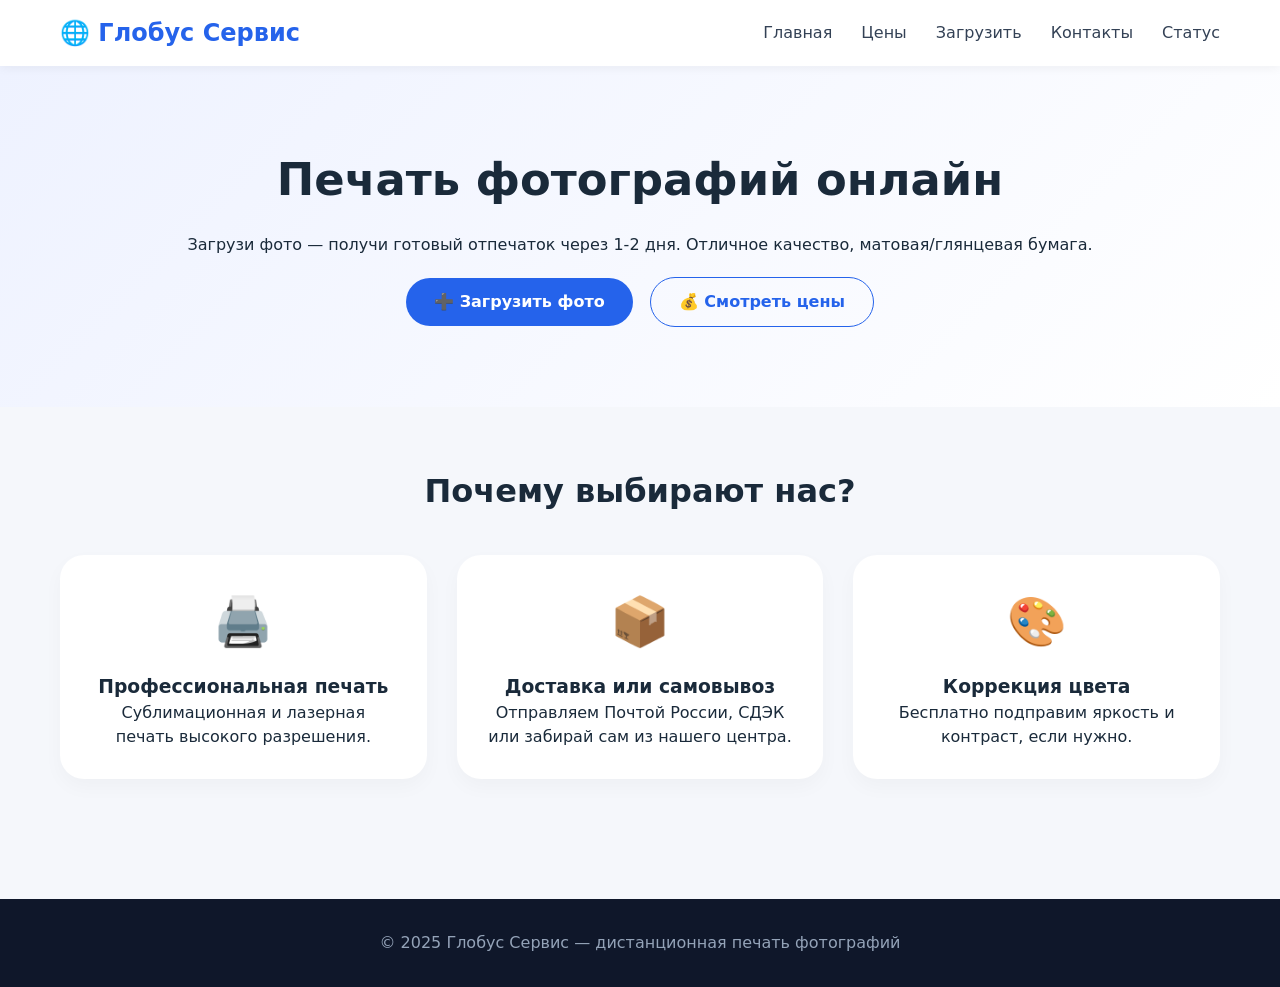
==== index.html @ afd11a42 "Add files via upload" ====
<!DOCTYPE html>
<html lang="ru">
<head>
    <meta charset="UTF-8">
    <meta name="viewport" content="width=device-width, initial-scale=1.0">
    <title>Глобус Сервис | Печать фото онлайн</title>
    <link rel="stylesheet" href="style.css">
</head>
<body>

<header>
    <div class="container header-flex">
        <div class="logo">🌐 Глобус Сервис</div>
        <nav>
            <a href="index.html">Главная</a>
            <a href="services.html">Цены</a>
            <a href="upload.html">Загрузить</a>
            <a href="contacts.html">Контакты</a>
            <a href="orders.html">Статус</a>
        </nav>
    </div>
</header>

<main>
    <section class="hero">
        <div class="container">
            <h1>Печать фотографий онлайн</h1>
            <p>Загрузи фото — получи готовый отпечаток через 1-2 дня. Отличное качество, матовая/глянцевая бумага.</p>
            <a href="upload.html" class="btn-primary">➕ Загрузить фото</a>
            <a href="services.html" class="btn-secondary">💰 Смотреть цены</a>
        </div>
    </section>

    <section class="features">
        <div class="container">
            <h2>Почему выбирают нас?</h2>
            <div class="features-grid">
                <div class="feature-card">
                    <span class="emoji">🖨️</span>
                    <h3>Профессиональная печать</h3>
                    <p>Сублимационная и лазерная печать высокого разрешения.</p>
                </div>
                <div class="feature-card">
                    <span class="emoji">📦</span>
                    <h3>Доставка или самовывоз</h3>
                    <p>Отправляем Почтой России, СДЭК или забирай сам из нашего центра.</p>
                </div>
                <div class="feature-card">
                    <span class="emoji">🎨</span>
                    <h3>Коррекция цвета</h3>
                    <p>Бесплатно подправим яркость и контраст, если нужно.</p>
                </div>
            </div>
        </div>
    </section>
</main>

<footer>
    <div class="container">
        <p>© 2025 Глобус Сервис — дистанционная печать фотографий</p>
    </div>
</footer>

<script src="script.js"></script>
</body>
</html>
---- style.css ----
* {
    margin: 0;
    padding: 0;
    box-sizing: border-box;
    font-family: system-ui, 'Segoe UI', 'Roboto', sans-serif;
}

body {
    background: #f5f7fb;
    color: #1a2a3a;
    line-height: 1.5;
}

.container {
    max-width: 1200px;
    margin: 0 auto;
    padding: 0 20px;
}

header {
    background: white;
    box-shadow: 0 2px 10px rgba(0,0,0,0.05);
    position: sticky;
    top: 0;
    z-index: 100;
}

.header-flex {
    display: flex;
    justify-content: space-between;
    align-items: center;
    padding: 15px 20px;
}

.logo {
    font-size: 1.5rem;
    font-weight: bold;
    color: #2563eb;
}

nav a {
    margin-left: 24px;
    text-decoration: none;
    color: #334155;
    font-weight: 500;
    transition: color 0.2s;
}

nav a:hover {
    color: #2563eb;
}

.btn-primary {
    display: inline-block;
    background: #2563eb;
    color: white;
    padding: 12px 28px;
    border-radius: 40px;
    text-decoration: none;
    font-weight: 600;
    margin-top: 20px;
    margin-right: 12px;
    border: none;
    cursor: pointer;
}

.btn-secondary {
    display: inline-block;
    background: transparent;
    color: #2563eb;
    padding: 12px 28px;
    border-radius: 40px;
    text-decoration: none;
    font-weight: 600;
    border: 1px solid #2563eb;
    margin-top: 20px;
}

.hero {
    background: linear-gradient(135deg, #eef2ff 0%, #ffffff 100%);
    padding: 80px 0;
    text-align: center;
}

.hero h1 {
    font-size: 2.8rem;
    margin-bottom: 20px;
}

.features {
    padding: 60px 0;
}

.features h2 {
    text-align: center;
    margin-bottom: 40px;
    font-size: 2rem;
}

.features-grid {
    display: grid;
    grid-template-columns: repeat(auto-fit, minmax(280px, 1fr));
    gap: 30px;
}

.feature-card {
    background: white;
    padding: 30px;
    border-radius: 24px;
    text-align: center;
    box-shadow: 0 8px 20px rgba(0,0,0,0.03);
}

.emoji {
    font-size: 3rem;
    display: block;
    margin-bottom: 16px;
}

.price-table {
    width: 100%;
    border-collapse: collapse;
    background: white;
    border-radius: 20px;
    overflow: hidden;
    box-shadow: 0 4px 12px rgba(0,0,0,0.05);
}

.price-table th, .price-table td {
    padding: 16px;
    text-align: left;
    border-bottom: 1px solid #e2e8f0;
}

.price-table th {
    background: #f1f5f9;
    font-weight: 600;
}

.upload-area {
    border: 2px dashed #cbd5e1;
    border-radius: 24px;
    background: #fefce8;
    padding: 40px;
    text-align: center;
    cursor: pointer;
    transition: 0.2s;
    margin: 20px 0;
}

.upload-area.drag-over {
    border-color: #2563eb;
    background: #eff6ff;
}

#fileInput {
    display: none;
}

.file-list {
    margin: 20px 0;
    padding: 0;
    list-style: none;
}

.file-list li {
    background: white;
    padding: 10px 15px;
    margin: 8px 0;
    border-radius: 12px;
    display: flex;
    justify-content: space-between;
    align-items: center;
}

.order-form input, .order-form textarea, .order-form select {
    width: 100%;
    padding: 12px;
    margin: 8px 0 20px;
    border: 1px solid #cbd5e1;
    border-radius: 12px;
    font-size: 1rem;
}

footer {
    background: #0f172a;
    color: #94a3b8;
    text-align: center;
    padding: 32px 0;
    margin-top: 60px;
}

@media (max-width: 700px) {
    .header-flex {
        flex-direction: column;
        gap: 12px;
    }
    nav a {
        margin: 0 12px;
    }
    .hero h1 {
        font-size: 2rem;
    }
}
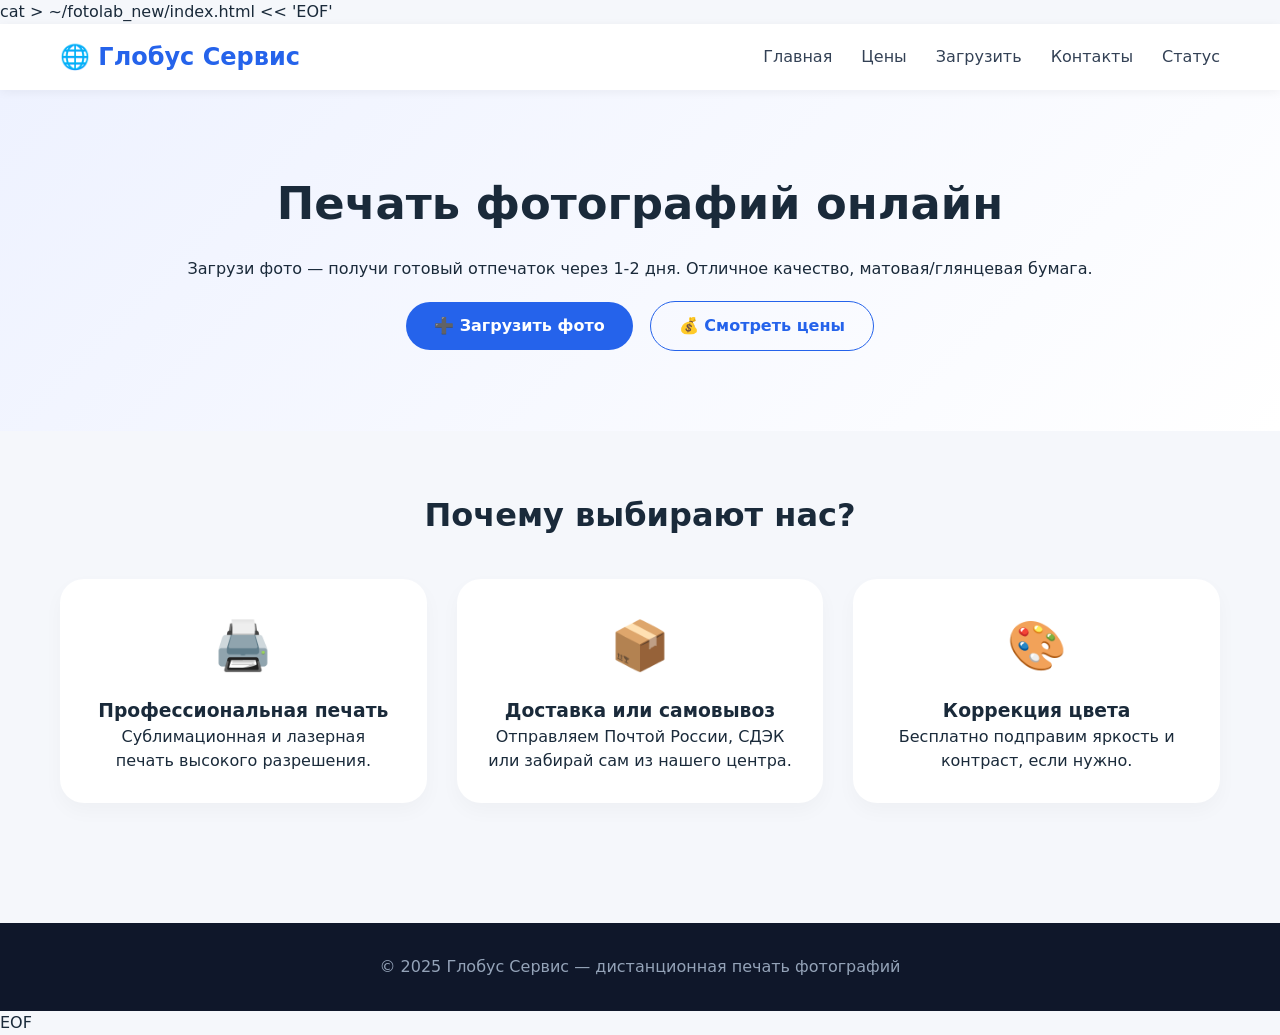
==== commit 1b70c3dd: "Update index.html" ====
--- a/index.html
+++ b/index.html
@@ -1,12 +1,19 @@
+cat > ~/fotolab_new/index.html << 'EOF'
 <!DOCTYPE html>
 <html lang="ru">
 <head>
     <meta charset="UTF-8">
     <meta name="viewport" content="width=device-width, initial-scale=1.0">
+    <meta http-equiv="Content-Type" content="text/html; charset=UTF-8">
     <title>Глобус Сервис | Печать фото онлайн</title>
     <link rel="stylesheet" href="style.css">
 </head>
 <body>
+
+<!-- Код подтверждения (скрыт, чтобы не мешал дизайну) -->
+<div style="display: none;">
+    Verification: 1bd8ebf4dd94b309
+</div>
 
 <header>
     <div class="container header-flex">
@@ -64,3 +71,4 @@
 <script src="script.js"></script>
 </body>
 </html>
+EOF
